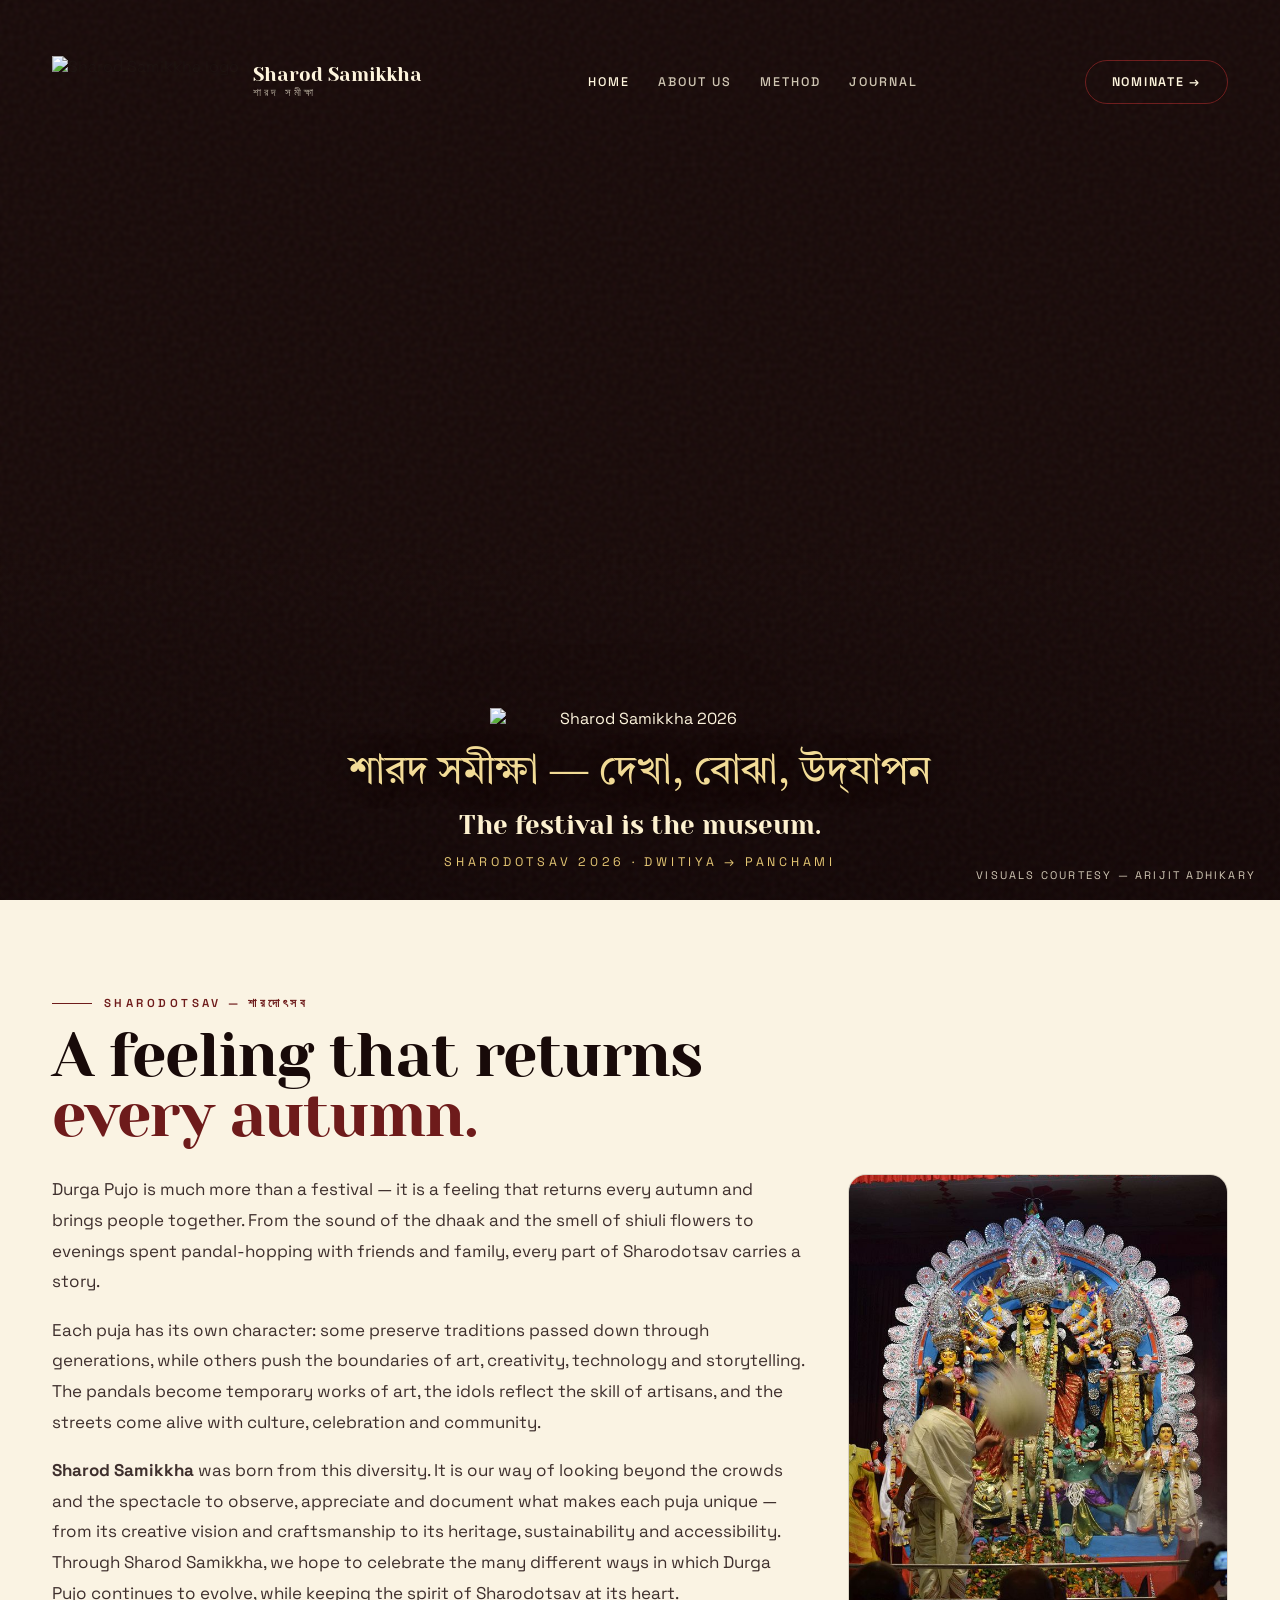
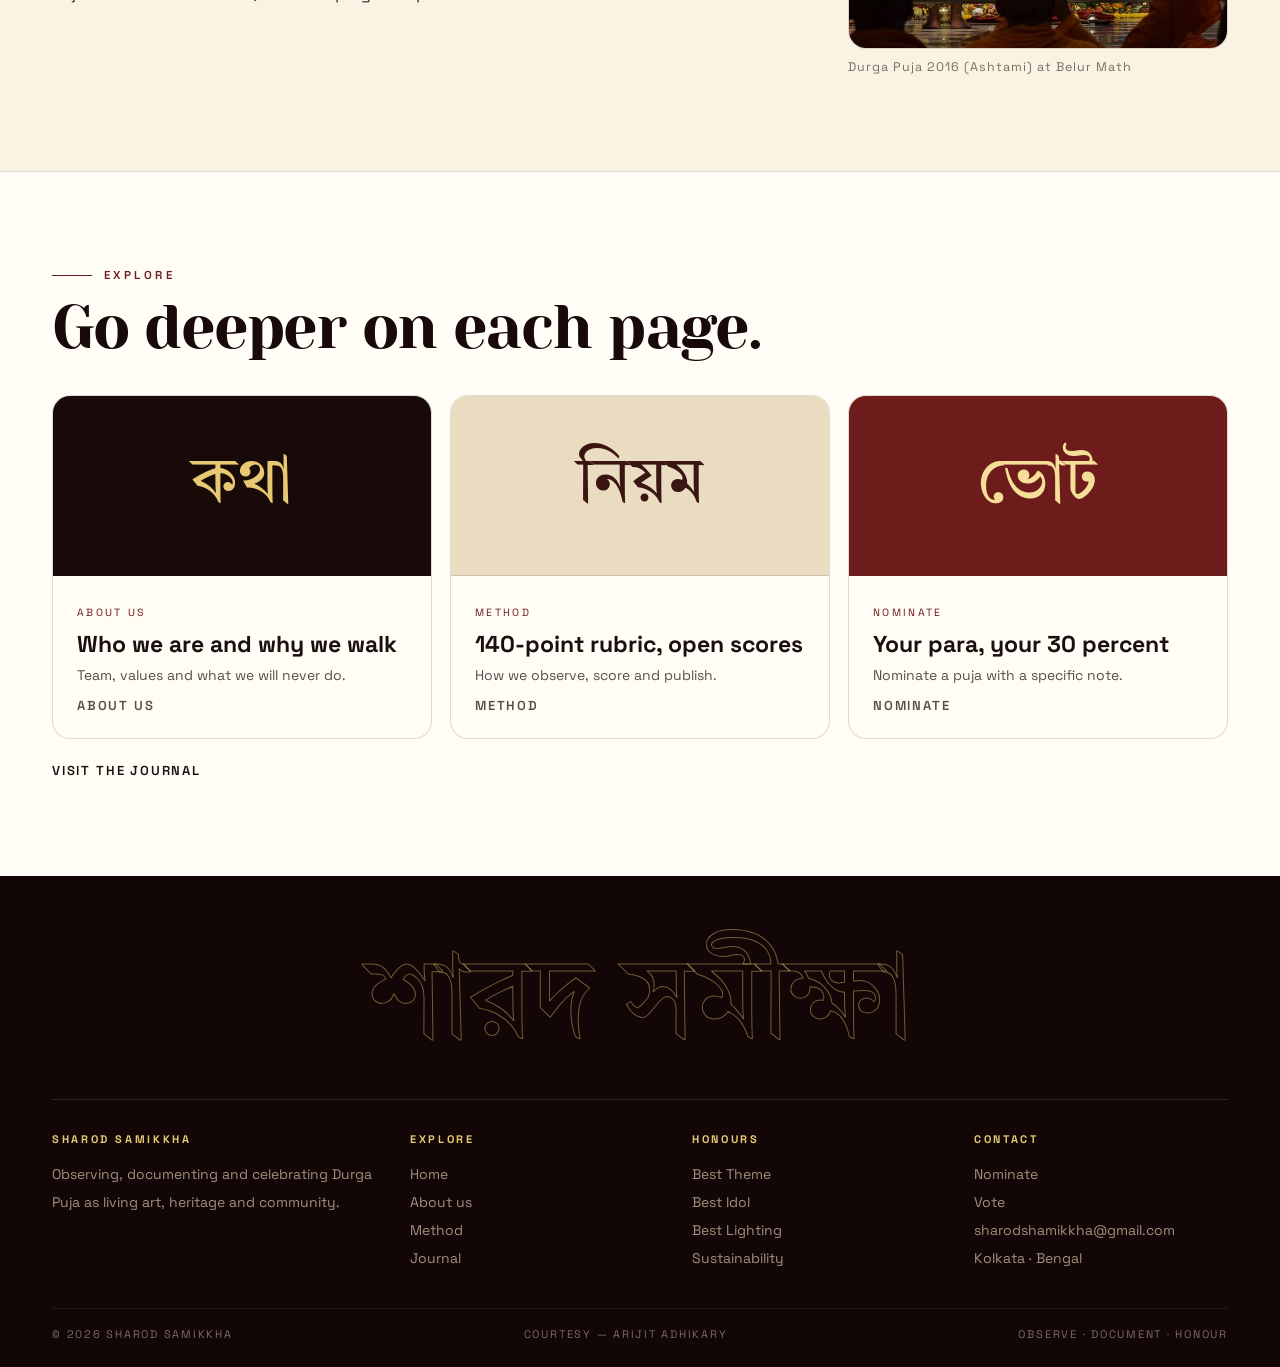
==== index.html @ 672f5b58 "Add files via upload" ====
<!DOCTYPE html>
<html lang="en">
<head>
<meta charset="UTF-8"/>
<meta name="viewport" content="width=device-width, initial-scale=1.0"/>
<title>Sharod Samikkha — শারদ সমীক্ষা | The Record of Sharodotsav</title>
<link rel="preconnect" href="https://fonts.googleapis.com">
<link rel="preconnect" href="https://fonts.gstatic.com" crossorigin>
<link href="https://fonts.googleapis.com/css2?family=Yeseva+One&family=Space+Grotesk:wght@300;400;500;600&family=Tiro+Bangla&display=swap" rel="stylesheet">
<style>
:root{
  --ivory:#FAF3E3; --cream:#FFFDF6; --ink:#1A0F0D; --maroon:#6E1B1B; --deep:#180A09;
  --gold:#C19A3A; --gold2:#E7C873; --muted:#7A6E63; --line:rgba(26,15,13,.14);
}
*{margin:0;padding:0;box-sizing:border-box}
html{scroll-behavior:smooth}
body{font-family:'Space Grotesk',sans-serif;background:var(--ivory);color:var(--ink);-webkit-font-smoothing:antialiased;overflow-x:hidden}
h1,h2,h3{font-family:'Yeseva One',serif;font-weight:400;line-height:.98;letter-spacing:-.02em}
.bangla{font-family:'Tiro Bangla',serif}
a{color:inherit;text-decoration:none}
.wrap{max-width:1240px;margin:0 auto;padding:0 32px}
::selection{background:var(--maroon);color:var(--ivory)}
body::after{content:"";position:fixed;inset:0;pointer-events:none;z-index:200;opacity:.05;background-image:url("data:image/svg+xml,%3Csvg viewBox='0 0 200 200' xmlns='http://www.w3.org/2000/svg'%3E%3Cfilter id='n'%3E%3CfeTurbulence type='fractalNoise' baseFrequency='0.85'/%3E%3C/filter%3E%3Crect width='100%25' height='100%25' filter='url(%23n)'/%3E%3C/svg%3E")}

/* NAV */
.topbar{position:absolute;top:0;left:0;right:0;z-index:30;background:transparent;color:#EADFC3;font-size:11px;letter-spacing:.24em;text-transform:uppercase;text-align:center;padding:12px 16px}
.topbar span{color:var(--gold2)}
nav{position:absolute;top:40px;left:0;right:0;z-index:30;background:transparent;border-bottom:0}
.nav-in{max-width:1240px;margin:0 auto;padding:16px 32px;display:flex;align-items:center;justify-content:space-between}
.brand{display:flex;align-items:center;gap:14px}
.brand-mark{width:44px;height:44px;border-radius:50%;background:var(--deep);color:var(--gold2);display:grid;place-items:center;font-family:'Tiro Bangla';font-size:22px;border:1px solid var(--gold)}
.brand-mark-img{height:52px;width:auto;display:block}
.brand-name{font-family:'Yeseva One';font-size:19px;line-height:1;color:#FFF6DE}
.brand-name small{display:block;font-family:'Space Grotesk';font-size:10.5px;letter-spacing:.28em;color:rgba(255,246,222,.7);margin-top:3px}
.links{display:flex;gap:28px;font-size:12.5px;letter-spacing:.16em;text-transform:uppercase;font-weight:500}
.links a{opacity:.8;transition:.3s;position:relative;color:#FFF6DE}
.links a:hover{opacity:1}
.links a::after{content:"";position:absolute;left:0;bottom:-6px;height:1px;width:0;background:var(--maroon);transition:.3s}
.links a:hover::after{width:100%}
@media(max-width:900px){.links{display:none}}
.btn-dark{background:var(--deep);color:var(--ivory);border:1px solid var(--gold);padding:13px 26px;border-radius:100px;font-size:12.5px;letter-spacing:.14em;text-transform:uppercase;font-weight:600;transition:.35s;display:inline-flex;align-items:center;gap:10px}
.btn-dark:hover{background:var(--maroon);transform:translateY(-2px);box-shadow:0 16px 32px -12px rgba(110,27,27,.5)}
.btn-ghost{background:transparent;color:#FFF6DE;border:1.5px solid var(--maroon);padding:13px 26px;border-radius:100px;font-size:12.5px;letter-spacing:.14em;text-transform:uppercase;font-weight:600;transition:all .35s cubic-bezier(.4,0,.2,1);display:inline-flex;align-items:center;gap:10px;cursor:pointer}
.btn-ghost:hover{background:var(--maroon);color:var(--ivory);transform:translateY(-2px);box-shadow:0 12px 28px -8px rgba(110,27,27,.45)}
.btn-line{border:1px solid var(--ink);padding:13px 26px;border-radius:100px;font-size:12.5px;letter-spacing:.14em;text-transform:uppercase;transition:.35s}
.btn-line:hover{background:var(--ink);color:var(--ivory)}

/* HERO */
.hero{background:radial-gradient(1000px 500px at 70% -10%, rgba(193,154,58,.22), transparent 60%), var(--ivory);padding:64px 0 72px;position:relative;overflow:hidden}
.hero-grid{max-width:1240px;margin:0 auto;padding:0 32px;display:grid;grid-template-columns:1.05fr .95fr;gap:56px;align-items:center}
@media(max-width:980px){.hero-grid{grid-template-columns:1fr}}
.eyebrow{display:inline-flex;align-items:center;gap:12px;border:1px solid var(--line);background:rgba(255,255,255,.7);border-radius:100px;padding:9px 18px;font-size:11.5px;letter-spacing:.22em;text-transform:uppercase}
.eyebrow i{width:7px;height:7px;border-radius:50%;background:var(--maroon);display:inline-block}
.hero h1{font-size:clamp(52px,6.8vw,96px);color:var(--deep);margin:24px 0 8px}
.hero h1 em{font-style:normal;color:var(--maroon);position:relative;white-space:nowrap}
.hero h1 em svg{position:absolute;left:0;bottom:-8px;width:100%;height:14px}
.hero-bn{font-family:'Tiro Bangla';font-size:clamp(22px,2.6vw,34px);color:var(--maroon);margin:10px 0 16px}
.lead{font-size:17px;line-height:1.7;color:#3E2F2D;max-width:540px}
.hero-cta{display:flex;gap:14px;margin-top:28px;flex-wrap:wrap}
.stats{display:flex;gap:0;margin-top:36px;border-top:1px solid var(--line);border-bottom:1px solid var(--line)}
.stats div{flex:1;padding:18px 18px 18px 0}
.stats div+div{border-left:1px solid var(--line);padding-left:22px}
.stats b{font-family:'Yeseva One';font-size:30px;font-weight:400;display:block}
.stats span{font-size:11px;letter-spacing:.18em;text-transform:uppercase;color:var(--muted)}

/* full-bleed video hero */
.fhero{position:relative;min-height:100vh;min-height:100svh;display:flex;flex-direction:column;justify-content:flex-end;overflow:hidden;background:var(--deep);color:#FFF6DE}
.fhero-credit{position:absolute;right:24px;bottom:18px;z-index:3;font-size:11px;letter-spacing:.2em;text-transform:uppercase;color:rgba(255,246,222,.8)}
@media(max-width:900px){.story-grid{grid-template-columns:1fr!important}}
.fhero-media{position:absolute;inset:0}
.fhero-media video{width:100%;height:100%;object-fit:cover}
.fhero-grade{position:absolute;inset:0;background:linear-gradient(180deg, rgba(24,10,9,.55) 0%, rgba(24,10,9,.25) 35%, rgba(24,10,9,.35) 60%, rgba(18,6,6,.88) 100%)}
.fhero-center{position:relative;z-index:2;text-align:center;padding:80px 32px 30px;max-width:900px;margin:0 auto}
.fhero-logo{width:min(300px,62vw);height:auto;margin:0 auto;display:block;filter:drop-shadow(0 12px 40px rgba(0,0,0,.55))}
.fhero-bn{font-family:'Tiro Bangla',serif;font-size:clamp(24px,3.4vw,40px);color:#F5DE97;margin-top:18px;text-shadow:0 2px 24px rgba(0,0,0,.6)}
.fhero-tag{font-family:'Yeseva One',serif;font-size:clamp(18px,2.4vw,26px);color:#FFF3D0;margin-top:10px}
.fhero-dates{margin-top:14px;font-size:12.5px;letter-spacing:.3em;text-transform:uppercase;color:#E7C873}
.fhero-cta{display:flex;gap:14px;justify-content:center;margin-top:28px;flex-wrap:wrap}
.btn-gold{background:var(--gold2);color:var(--deep);padding:14px 30px;border-radius:100px;font-size:12.5px;letter-spacing:.14em;text-transform:uppercase;font-weight:600;transition:.35s;border:1px solid var(--gold2)}
.btn-gold:hover{transform:translateY(-2px);box-shadow:0 16px 32px -12px rgba(0,0,0,.6)}
.btn-ghostl{border:1px solid rgba(255,246,222,.7);color:#FFF6DE;padding:14px 30px;border-radius:100px;font-size:12.5px;letter-spacing:.14em;text-transform:uppercase;transition:.35s}
.btn-ghostl:hover{background:rgba(255,246,222,.14)}
.fhero-bottom{position:relative;z-index:2;display:flex;justify-content:space-between;align-items:center;gap:16px;flex-wrap:wrap;max-width:1240px;margin:0 auto;width:100%;padding:20px 32px 28px;border-top:1px solid rgba(231,200,115,.35);font-size:12px;letter-spacing:.22em;text-transform:uppercase;color:#EADFC3}

/* premium visual - architectural arch, no cartoon */
.arch-wrap{position:relative;padding-bottom:20px}
.arch{
  background:linear-gradient(180deg, #241110 0%, #3A1512 55%, #180A09 100%);
  border-radius:220px 220px 24px 24px;border:1px solid rgba(193,154,58,.55);
  overflow:hidden;position:relative;aspect-ratio:.86;box-shadow:0 50px 100px -30px rgba(24,10,9,.55);
}
.arch::before{content:"";position:absolute;inset:14px;border:1px solid rgba(231,200,115,.28);border-radius:206px 206px 16px 16px;pointer-events:none}
.arch-pattern{position:absolute;inset:0;opacity:.32}
.arch-video{position:absolute;inset:0;width:100%;height:100%;object-fit:cover}
.arch-center{position:absolute;inset:0;display:flex;flex-direction:column;align-items:center;justify-content:center;text-align:center;color:#F1DC9A;padding:30px}
.arch-center small{font-size:11px;letter-spacing:.34em;text-transform:uppercase;opacity:.8}
.arch-char{font-family:'Tiro Bangla';font-size:clamp(140px,18vw,220px);line-height:1;color:#F5DE97;text-shadow:0 0 60px rgba(231,200,115,.35);margin:6px 0}
.arch-line{width:56px;height:1px;background:var(--gold2);margin:10px auto}
.arch-center p{font-family:'Yeseva One';font-size:20px;color:#FFF3D0;letter-spacing:.02em}
.arch-center span{display:block;font-family:'Space Grotesk';font-size:11px;letter-spacing:.26em;text-transform:uppercase;opacity:.7;margin-top:8px}
.arch-bottom{position:absolute;left:0;right:0;bottom:0;padding:20px 24px;display:flex;justify-content:space-between;align-items:end;background:linear-gradient(transparent, rgba(0,0,0,.65));color:#FFF6DE}
.arch-bottom b{font-family:'Yeseva One';font-weight:400;font-size:22px;display:block}
.arch-bottom small{font-size:10.5px;letter-spacing:.22em;text-transform:uppercase;opacity:.75}
.float-card{position:absolute;background:rgba(255,253,246,.96);border:1px solid rgba(193,154,58,.5);border-radius:16px;padding:14px 16px;box-shadow:0 20px 40px -16px rgba(0,0,0,.4);backdrop-filter:blur(8px)}
.float-card b{font-family:'Yeseva One';font-weight:400;font-size:18px;display:block}
.float-card small{font-size:11px;letter-spacing:.14em;text-transform:uppercase;color:var(--maroon)}
.fc1{left:-28px;top:22%;transform:rotate(-3deg)}
.fc2{right:-18px;bottom:28%;transform:rotate(2deg)}
@media(max-width:1100px){.fc1{left:8px}.fc2{right:8px}}
.float-card .stars{color:var(--gold);font-size:12px;letter-spacing:3px;margin-top:4px}

/* sections */
section{padding:96px 0}
.label{font-size:11.5px;letter-spacing:.3em;text-transform:uppercase;color:var(--maroon);font-weight:600;display:flex;align-items:center;gap:12px}
.label::before{content:"";width:40px;height:1px;background:var(--maroon)}
h2.title{font-size:clamp(36px,4.8vw,64px);margin:16px 0;max-width:800px;color:var(--deep)}
h2.title span{color:var(--maroon)}
.sub{color:#4E3D3B;font-size:16.5px;line-height:1.7;max-width:640px}

/* philosophy */
.philo{background:var(--cream);border-top:1px solid var(--line);border-bottom:1px solid var(--line)}
.philo-grid{display:grid;grid-template-columns:1fr 1fr;gap:64px;margin-top:48px}
@media(max-width:900px){.philo-grid{grid-template-columns:1fr}}
.dropcap{font-family:'Yeseva One';font-size:clamp(24px,2.8vw,34px);line-height:1.4;color:var(--deep)}
.dropcap::first-letter{font-size:2.6em;float:left;line-height:.85;padding-right:12px;color:var(--maroon)}
.checks{margin-top:28px;display:grid;gap:0;border:1px solid var(--line);border-radius:18px;overflow:hidden;background:#fff}
.checks div{display:flex;gap:16px;padding:20px 22px;border-bottom:1px solid var(--line)}
.checks div:last-child{border:0}
.checks i{width:32px;height:32px;border-radius:50%;border:1px solid var(--gold);display:grid;place-items:center;flex-shrink:0;font-style:normal;color:var(--maroon);font-weight:600}
.checks b{font-family:'Yeseva One';font-weight:400;font-size:18px;display:block;margin-bottom:4px}
.checks p{font-size:14px;color:#5A4C4A}

/* dimensions premium */
.dim-head{display:flex;justify-content:space-between;align-items:end;gap:24px;flex-wrap:wrap}
.count{font-family:'Yeseva One';font-size:15px;border:1px solid var(--line);border-radius:100px;padding:8px 18px;background:#fff}
.dims{display:grid;grid-template-columns:repeat(4,1fr);gap:16px;margin-top:36px}
@media(max-width:1000px){.dims{grid-template-columns:1fr 1fr}}
@media(max-width:560px){.dims{grid-template-columns:1fr}}
.dim{background:var(--deep);color:#F1E6CC;border-radius:18px;padding:26px 22px;min-height:300px;display:flex;flex-direction:column;justify-content:flex-end;position:relative;overflow:hidden;border:1px solid rgba(193,154,58,.3);transition:.4s}
.dim:nth-child(4n+2),.dim:nth-child(4n+3){background:var(--cream);color:var(--ink);border:1px solid var(--line)}
.dim:hover{transform:translateY(-6px);box-shadow:0 24px 48px -20px rgba(0,0,0,.35)}
.dim small{font-size:11px;letter-spacing:.22em;opacity:.6;text-transform:uppercase}
.dim h3{font-size:26px;margin:10px 0 8px}
.dim p{font-size:13.5px;line-height:1.6;opacity:.75}
.dim .rule-line{height:1px;background:currentColor;opacity:.2;margin:16px 0 12px}
.dim .pts{display:flex;justify-content:space-between;font-size:11px;letter-spacing:.16em;text-transform:uppercase;opacity:.7}
.dim::after{content:"";position:absolute;top:-30px;right:-30px;width:110px;height:110px;border:1px solid currentColor;opacity:.12;border-radius:50%}
.dim::before{content:"";position:absolute;top:-18px;right:-18px;width:86px;height:86px;border:1px solid currentColor;opacity:.12;border-radius:50%}

/* rankings luxury */
.rank-sec{background:var(--deep);color:#EFE2C4;position:relative;overflow:hidden}
.rank-sec::before{content:"শারদ";position:absolute;right:-30px;top:0;font-family:'Tiro Bangla';font-size:24vw;line-height:1;opacity:.05;pointer-events:none}
.rank-sec .label{color:var(--gold2)}.rank-sec .label::before{background:var(--gold2)}
.rank-sec h2.title{color:#FFF6DE}
.rank-sec .sub{color:#B9A892}
.tabs{display:flex;gap:10px;margin:30px 0;flex-wrap:wrap}
.tab{border:1px solid rgba(255,255,255,.2);color:#EFE2C4;background:transparent;border-radius:100px;padding:11px 22px;font-size:12px;letter-spacing:.14em;text-transform:uppercase;cursor:pointer;transition:.3s;font-family:inherit}
.tab.active{background:var(--gold2);color:var(--deep);border-color:var(--gold2)}
.rank{background:rgba(255,255,255,.05);border:1px solid rgba(255,255,255,.1);border-radius:16px;padding:22px;display:grid;grid-template-columns:70px 1fr auto;gap:18px;align-items:center;margin-bottom:12px;transition:.3s}
.rank:hover{background:rgba(255,255,255,.09);border-color:rgba(231,200,115,.4)}
.rank .n{font-family:'Yeseva One';font-size:38px;color:var(--gold2)}
.rank h4{font-family:'Yeseva One';font-weight:400;font-size:22px;color:#fff}
.rank p{font-size:13.5px;color:#B9A892;margin-top:4px}
.score{text-align:right}
.score b{font-family:'Yeseva One';font-size:30px;color:var(--gold2);font-weight:400}
.score span{font-size:11px;letter-spacing:.18em;text-transform:uppercase;color:#B9A892;display:block}
@media(max-width:600px){.rank{grid-template-columns:1fr}}

/* steps */
.steps{display:grid;grid-template-columns:repeat(4,1fr);margin-top:44px;border:1px solid var(--line);border-radius:20px;overflow:hidden;background:var(--cream)}
@media(max-width:900px){.steps{grid-template-columns:1fr 1fr}}
@media(max-width:560px){.steps{grid-template-columns:1fr}}
.step{padding:30px 26px;border-right:1px solid var(--line);transition:.35s}
.step:last-child{border:0}
.step:hover{background:var(--deep);color:#EFE2C4}
.step span{font-family:'Yeseva One';font-size:13px;letter-spacing:.2em;opacity:.5}
.step h4{font-family:'Yeseva One';font-weight:400;font-size:23px;margin:12px 0 8px}
.step p{font-size:13.5px;line-height:1.65;opacity:.7}

/* days */
.days{display:grid;grid-template-columns:repeat(5,1fr);gap:14px;margin-top:36px}
@media(max-width:900px){.days{grid-template-columns:1fr 1fr}}
@media(max-width:560px){.days{grid-template-columns:1fr}}
.day{background:var(--cream);border:1px solid var(--line);border-radius:16px;padding:22px;border-top:3px solid var(--maroon)}
.day h5{font-size:10.5px;letter-spacing:.22em;text-transform:uppercase;color:var(--maroon)}
.day h4{font-size:20px;margin:8px 0 6px}
.day p{font-size:13.5px;color:#5A4C4A}
.day .b{font-family:'Tiro Bangla';font-size:26px;color:var(--maroon);margin-top:10px;display:block}

/* vote */
.vote-grid{display:grid;grid-template-columns:1fr 380px;gap:20px;margin-top:36px}
@media(max-width:960px){.vote-grid{grid-template-columns:1fr}}
.form-card{background:var(--cream);border:1px solid var(--line);border-radius:20px;padding:36px}
.form-card h3{font-size:32px}
.frow{display:grid;grid-template-columns:1fr 1fr;gap:14px}
@media(max-width:600px){.frow{grid-template-columns:1fr}}
label{font-size:11px;letter-spacing:.18em;text-transform:uppercase;color:var(--muted);display:block;margin:18px 0 8px}
input,select,textarea{width:100%;border:1px solid var(--line);border-radius:12px;padding:14px 16px;font-family:inherit;font-size:15px;background:#fff;outline:none}
input:focus,textarea:focus{border-color:var(--maroon);box-shadow:0 0 0 4px rgba(110,27,27,.1)}
textarea{min-height:110px;resize:vertical}
.side-dark{background:var(--deep);color:#EFE2C4;border-radius:20px;padding:36px;border:1px solid var(--gold)}
.side-dark h3{font-size:30px;color:var(--gold2)}
.side-dark ul{list-style:none;margin:20px 0;display:grid;gap:14px}
.side-dark li{display:flex;gap:12px;font-size:14.5px;line-height:1.55}
.side-dark li i{width:26px;height:26px;border-radius:50%;background:var(--gold2);color:var(--deep);display:grid;place-items:center;flex-shrink:0;font-style:normal;font-size:13px;font-weight:700}

/* journal */
.j-grid{display:grid;grid-template-columns:repeat(3,1fr);gap:18px;margin-top:36px}
@media(max-width:900px){.j-grid{grid-template-columns:1fr}}
.j{background:var(--cream);border:1px solid var(--line);border-radius:18px;overflow:hidden}
.j-top{height:180px;display:grid;place-items:center;font-family:'Tiro Bangla';font-size:64px;border-bottom:1px solid var(--line)}
.j-body{padding:24px}
.j-body small{font-size:10.5px;letter-spacing:.22em;text-transform:uppercase;color:var(--maroon)}
.j-body h4{font-size:23px;margin:10px 0 8px;line-height:1.2}
.j-body p{font-size:14px;color:#5A4C4A}

/* footer */
footer{background:#120606;color:#CFC0A6;padding:72px 0 26px}
.f-big{font-family:'Tiro Bangla';font-size:clamp(54px,9vw,132px);line-height:1;text-align:center;color:transparent;-webkit-text-stroke:1px rgba(231,200,115,.45)}
.f-grid{display:grid;grid-template-columns:1.3fr 1fr 1fr 1fr;gap:28px;margin-top:36px;border-top:1px solid rgba(255,255,255,.12);padding-top:32px}
@media(max-width:900px){.f-grid{grid-template-columns:1fr 1fr}}
@media(max-width:560px){.f-grid{grid-template-columns:1fr}}
.f-grid h5{font-size:11px;letter-spacing:.24em;text-transform:uppercase;color:var(--gold2);margin-bottom:14px}
.f-grid a,.f-grid p{display:block;font-size:14px;line-height:2;opacity:.75}
.f-bottom{display:flex;justify-content:space-between;gap:12px;flex-wrap:wrap;margin-top:36px;padding-top:18px;border-top:1px solid rgba(255,255,255,.12);font-size:11px;letter-spacing:.16em;text-transform:uppercase;opacity:.55}
.reveal{opacity:0;transform:translateY(26px);transition:.8s cubic-bezier(.16,1,.3,1)}
.reveal.visible{opacity:1;transform:none}
</style>
</head>
<body>
<nav><div class="nav-in">
  <a class="brand" href="index.html"><img class="brand-mark-img" src="assets/logo.png" alt="Sharod Samikkha logo"/><div class="brand-name">Sharod Samikkha<small>শারদ সমীক্ষা</small></div></a>
  <div class="links"><a href="index.html" style="opacity:1">Home</a><a href="about.html">About us</a><a href="method.html">Method</a><a href="journal.html">Journal</a></div>
  <a class="btn-ghost" href="nominate.html">Nominate →</a>
</div></nav>

<header class="fhero" id="top">
  <div class="fhero-media">
    <video autoplay muted loop playsinline preload="auto" src="assets/Add%20a%20subheading.mp4"></video>
    <div class="fhero-grade"></div>
  </div>
  <div class="fhero-center">
    <img class="fhero-logo" src="assets/logo.png" alt="Sharod Samikkha 2026"/>
    <div class="fhero-bn">শারদ সমীক্ষা — দেখা, বোঝা, উদ্‌যাপন</div>
    <div class="fhero-tag">The festival is the museum.</div>
    <div class="fhero-dates">Sharodotsav 2026 · Dwitiya → Panchami</div>

  </div>
  <div class="fhero-credit">Visuals courtesy — Arijit Adhikary</div>
</header>











<section><div class="wrap">
<div class="label">Sharodotsav — শারদোৎসব</div>
<h2 class="title reveal">A feeling that returns <span>every autumn.</span></h2>
<div style="margin-top:28px;display:grid;grid-template-columns:1fr 380px;gap:44px;align-items:start" class="story-grid">
<div class="reveal" style="display:grid;gap:18px;font-size:17px;line-height:1.8;color:#3E2F2D">
<p>Durga Pujo is much more than a festival — it is a feeling that returns every autumn and brings people together. From the sound of the dhaak and the smell of shiuli flowers to evenings spent pandal-hopping with friends and family, every part of Sharodotsav carries a story.</p>
<p>Each puja has its own character: some preserve traditions passed down through generations, while others push the boundaries of art, creativity, technology and storytelling. The pandals become temporary works of art, the idols reflect the skill of artisans, and the streets come alive with culture, celebration and community.</p>
<p><b>Sharod Samikkha</b> was born from this diversity. It is our way of looking beyond the crowds and the spectacle to observe, appreciate and document what makes each puja unique — from its creative vision and craftsmanship to its heritage, sustainability and accessibility. Through Sharod Samikkha, we hope to celebrate the many different ways in which Durga Pujo continues to evolve, while keeping the spirit of Sharodotsav at its heart.</p>
</div>
<figure class="reveal" style="margin:0"><img src="assets/Durga%20Puja%202016%20(Ashtami)%20at%20Belur%20Math.jpg" alt="Durga Puja 2016 (Ashtami) at Belur Math" style="width:100%;aspect-ratio:4/5;object-fit:cover;border-radius:18px;border:1px solid var(--line);display:block"/><figcaption style="margin-top:10px;font-size:12.5px;letter-spacing:.08em;color:var(--muted)">Durga Puja 2016 (Ashtami) at Belur Math</figcaption></figure>
</div>
</div></section>

<section style="background:var(--cream);border-top:1px solid var(--line)"><div class="wrap">
<div class="label">Explore</div>
<h2 class="title reveal">Go deeper on each page.</h2>
<div class="j-grid">
<article class="j reveal"><div class="j-top" style="background:#180A09;color:#E7C873">কথা</div><div class="j-body"><small>About us</small><h4>Who we are and why we walk</h4><p>Team, values and what we will never do.</p><p style="margin-top:12px"><a href="about.html" style="font-size:13px;letter-spacing:.14em;text-transform:uppercase;font-weight:600">About us</a></p></div></article>
<article class="j reveal"><div class="j-top" style="background:#E9DCC0;color:#3A1512">নিয়ম</div><div class="j-body"><small>Method</small><h4>140-point rubric, open scores</h4><p>How we observe, score and publish.</p><p style="margin-top:12px"><a href="method.html" style="font-size:13px;letter-spacing:.14em;text-transform:uppercase;font-weight:600">Method</a></p></div></article>
<article class="j reveal"><div class="j-top" style="background:#6E1B1B;color:#F5DE97">ভোট</div><div class="j-body"><small>Nominate</small><h4>Your para, your 30 percent</h4><p>Nominate a puja with a specific note.</p><p style="margin-top:12px"><a href="nominate.html" style="font-size:13px;letter-spacing:.14em;text-transform:uppercase;font-weight:600">Nominate</a></p></div></article>
</div>
<p style="margin-top:20px"><a href="journal.html" style="font-size:13px;letter-spacing:.14em;text-transform:uppercase;font-weight:600">Visit the Journal</a></p>
</div></section>

<footer><div class="wrap">
    <div class="f-big">শারদ সমীক্ষা</div>
  <div class="f-grid"><div><h5>Sharod Samikkha</h5><p>Observing, documenting and celebrating Durga Puja as living art, heritage and community.</p></div><div><h5>Explore</h5><a href="index.html">Home</a><a href="about.html">About us</a><a href="method.html">Method</a><a href="journal.html">Journal</a></div><div><h5>Honours</h5><a href="method.html">Best Theme</a><a href="method.html">Best Idol</a><a href="method.html">Best Lighting</a><a href="method.html">Sustainability</a></div><div><h5>Contact</h5><a href="nominate.html">Nominate</a><a href="nominate.html">Vote</a><p>sharodshamikkha@gmail.com</p><p>Kolkata · Bengal</p></div></div>
  <div class="f-bottom"><span>© 2026 Sharod Samikkha</span><span>Courtesy — Arijit Adhikary</span><span>Observe · Document · Honour</span></div>
</div></footer>

<script>
const io=new IntersectionObserver(es=>es.forEach(e=>{if(e.isIntersecting)e.target.classList.add('visible')}),{threshold:.12});
document.querySelectorAll('.reveal').forEach(el=>io.observe(el));

</script>
</body>
</html>
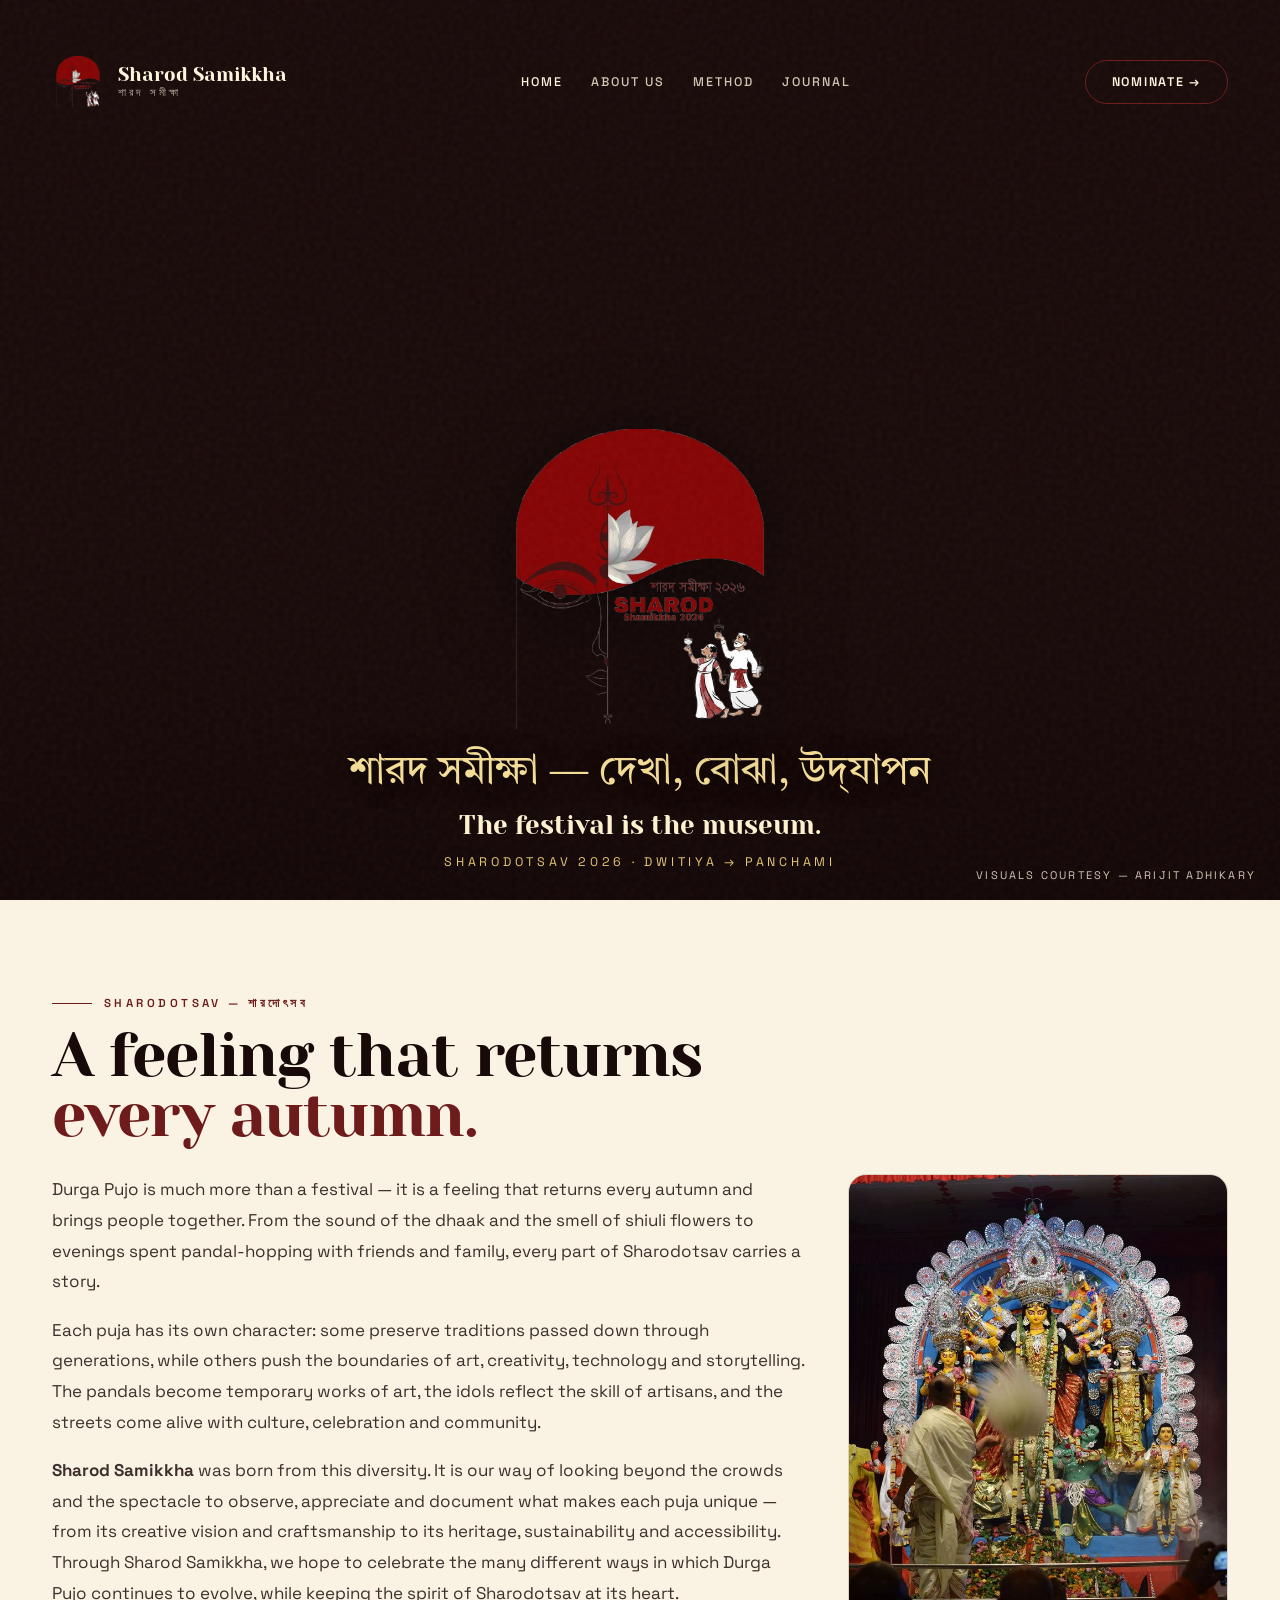
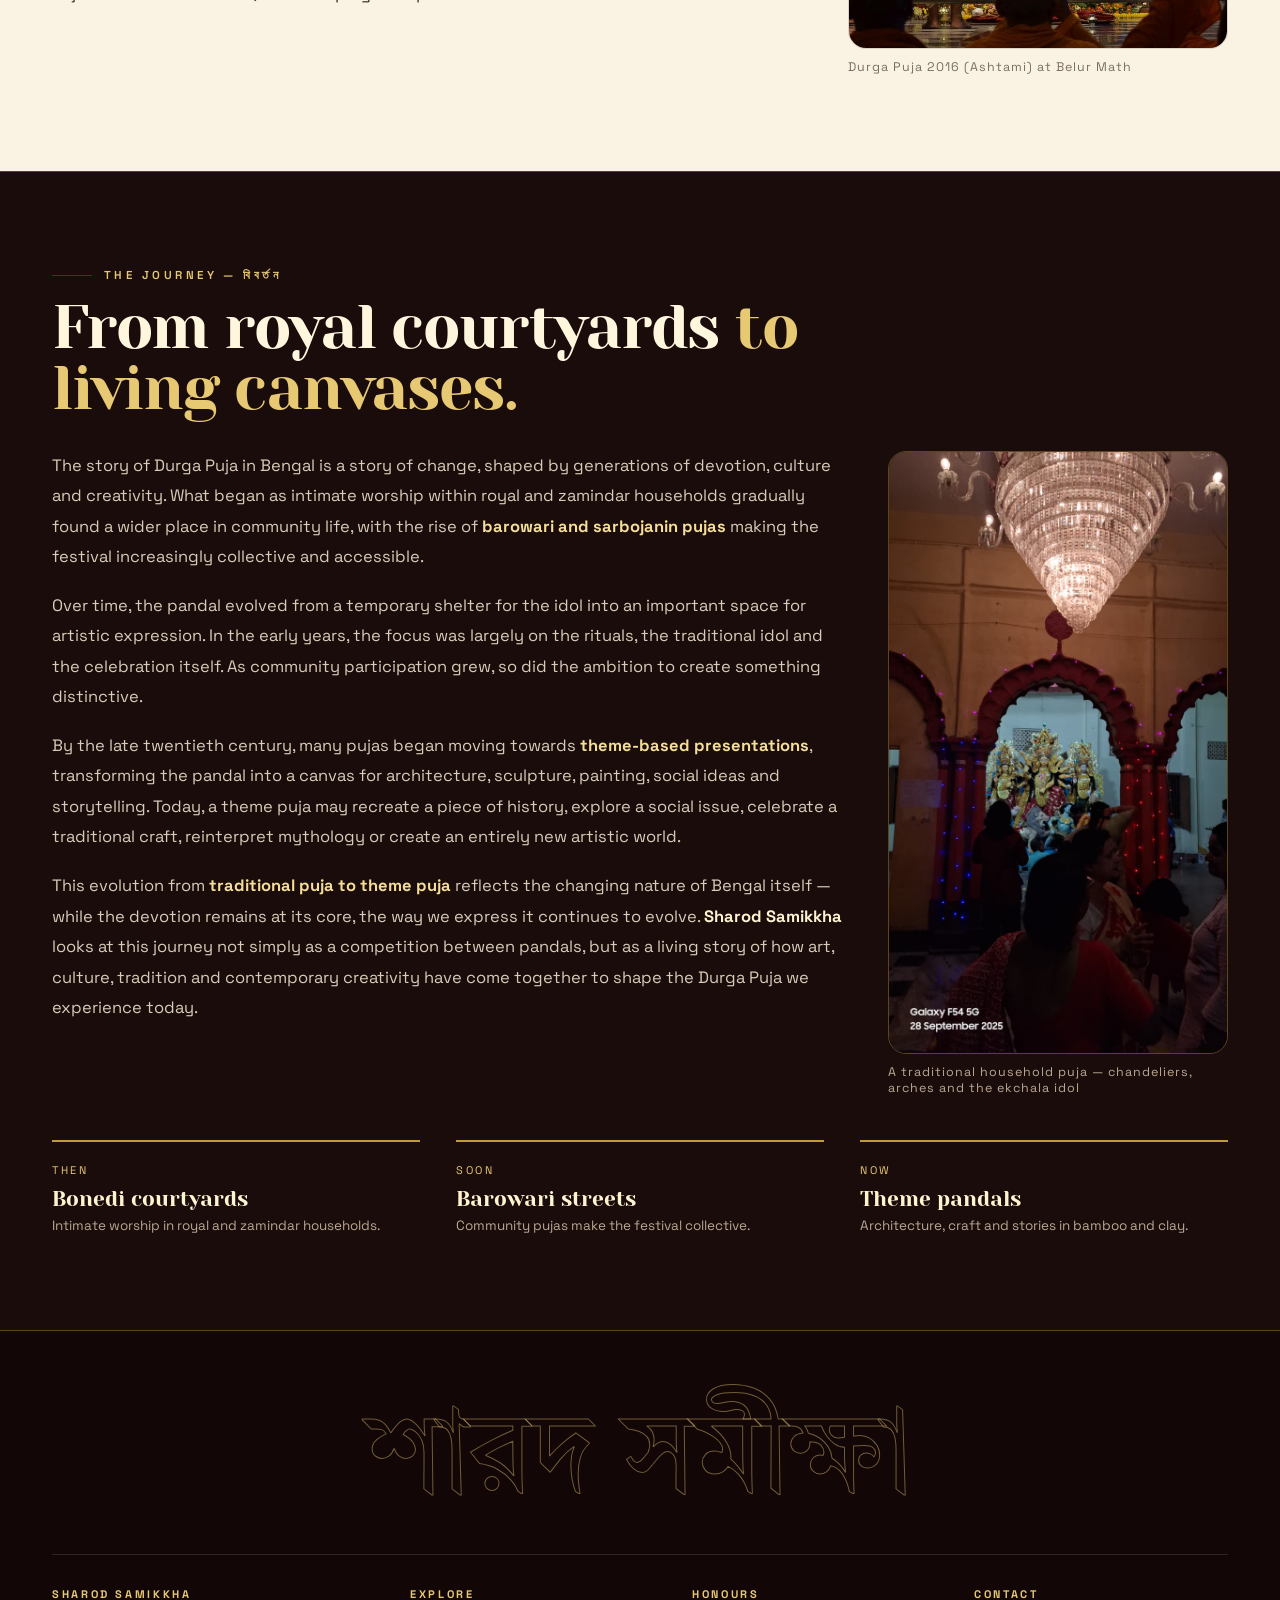
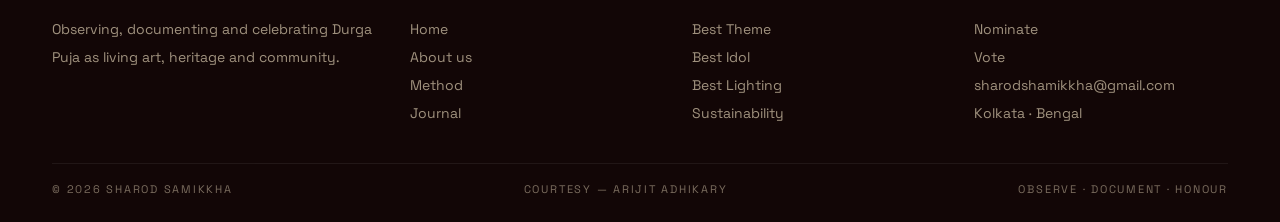
==== commit b36e7521: "Add files via upload" ====
--- a/index.html
+++ b/index.html
@@ -67,6 +67,17 @@
 .fhero{position:relative;min-height:100vh;min-height:100svh;display:flex;flex-direction:column;justify-content:flex-end;overflow:hidden;background:var(--deep);color:#FFF6DE}
 .fhero-credit{position:absolute;right:24px;bottom:18px;z-index:3;font-size:11px;letter-spacing:.2em;text-transform:uppercase;color:rgba(255,246,222,.8)}
 @media(max-width:900px){.story-grid{grid-template-columns:1fr!important}}
+.evolution{background:#1A0C0B;border-top:1px solid rgba(193,154,58,.4);border-bottom:1px solid rgba(193,154,58,.4)}
+.evo-grid{display:grid;grid-template-columns:1fr 1fr;gap:44px;margin-top:32px}
+@media(max-width:900px){.evo-grid{grid-template-columns:1fr}}
+.evo-side{display:grid;grid-template-columns:1fr 340px;gap:44px;margin-top:32px;align-items:start}
+@media(max-width:900px){.evo-side{grid-template-columns:1fr}}
+.evo-steps{display:grid;grid-template-columns:repeat(3,1fr);gap:36px;margin-top:44px}
+@media(max-width:700px){.evo-steps{grid-template-columns:1fr}}
+.evo-steps div{border-top:2px solid var(--gold);padding:16px 0 0}
+.evo-steps span{font-size:11px;letter-spacing:.24em;text-transform:uppercase;color:var(--gold2)}
+.evo-steps b{font-family:'Yeseva One',serif;font-weight:400;font-size:21px;color:#FFF3D0;display:block;margin:8px 0 6px}
+.evo-steps p{font-size:13.5px;color:#B9A892}
 .fhero-media{position:absolute;inset:0}
 .fhero-media video{width:100%;height:100%;object-fit:cover}
 .fhero-grade{position:absolute;inset:0;background:linear-gradient(180deg, rgba(24,10,9,.55) 0%, rgba(24,10,9,.25) 35%, rgba(24,10,9,.35) 60%, rgba(18,6,6,.88) 100%)}
@@ -272,15 +283,23 @@
 </div>
 </div></section>
 
-<section style="background:var(--cream);border-top:1px solid var(--line)"><div class="wrap">
-<div class="label">Explore</div>
-<h2 class="title reveal">Go deeper on each page.</h2>
-<div class="j-grid">
-<article class="j reveal"><div class="j-top" style="background:#180A09;color:#E7C873">কথা</div><div class="j-body"><small>About us</small><h4>Who we are and why we walk</h4><p>Team, values and what we will never do.</p><p style="margin-top:12px"><a href="about.html" style="font-size:13px;letter-spacing:.14em;text-transform:uppercase;font-weight:600">About us</a></p></div></article>
-<article class="j reveal"><div class="j-top" style="background:#E9DCC0;color:#3A1512">নিয়ম</div><div class="j-body"><small>Method</small><h4>140-point rubric, open scores</h4><p>How we observe, score and publish.</p><p style="margin-top:12px"><a href="method.html" style="font-size:13px;letter-spacing:.14em;text-transform:uppercase;font-weight:600">Method</a></p></div></article>
-<article class="j reveal"><div class="j-top" style="background:#6E1B1B;color:#F5DE97">ভোট</div><div class="j-body"><small>Nominate</small><h4>Your para, your 30 percent</h4><p>Nominate a puja with a specific note.</p><p style="margin-top:12px"><a href="nominate.html" style="font-size:13px;letter-spacing:.14em;text-transform:uppercase;font-weight:600">Nominate</a></p></div></article>
-</div>
-<p style="margin-top:20px"><a href="journal.html" style="font-size:13px;letter-spacing:.14em;text-transform:uppercase;font-weight:600">Visit the Journal</a></p>
+<section class="evolution"><div class="wrap">
+<div class="label reveal" style="color:var(--gold2)">The journey — বিবর্তন</div>
+<h2 class="title reveal" style="color:#FFF6DE">From royal courtyards <span style="color:var(--gold2)">to living canvases.</span></h2>
+<div class="evo-side">
+<div class="reveal" style="display:grid;gap:18px;font-size:16.5px;line-height:1.85;color:#D8CBB8">
+<p>The story of Durga Puja in Bengal is a story of change, shaped by generations of devotion, culture and creativity. What began as intimate worship within royal and zamindar households gradually found a wider place in community life, with the rise of <b style="color:#F5DE97">barowari and sarbojanin pujas</b> making the festival increasingly collective and accessible.</p>
+<p>Over time, the pandal evolved from a temporary shelter for the idol into an important space for artistic expression. In the early years, the focus was largely on the rituals, the traditional idol and the celebration itself. As community participation grew, so did the ambition to create something distinctive.</p>
+<p>By the late twentieth century, many pujas began moving towards <b style="color:#F5DE97">theme-based presentations</b>, transforming the pandal into a canvas for architecture, sculpture, painting, social ideas and storytelling. Today, a theme puja may recreate a piece of history, explore a social issue, celebrate a traditional craft, reinterpret mythology or create an entirely new artistic world.</p>
+<p>This evolution from <b style="color:#F5DE97">traditional puja to theme puja</b> reflects the changing nature of Bengal itself — while the devotion remains at its core, the way we express it continues to evolve. <b style="color:#FFF3D0">Sharod Samikkha</b> looks at this journey not simply as a competition between pandals, but as a living story of how art, culture, tradition and contemporary creativity have come together to shape the Durga Puja we experience today.</p>
+</div>
+<figure class="reveal" style="margin:0"><img src="assets/pic%202.jpeg" alt="Traditional bonedi Durga Puja with chandelier" style="width:100%;height:auto;border-radius:18px;border:1px solid rgba(193,154,58,.4);display:block"/><figcaption style="margin-top:10px;font-size:12.5px;letter-spacing:.08em;color:#B9A892">A traditional household puja — chandeliers, arches and the ekchala idol</figcaption></figure>
+</div>
+<div class="evo-steps reveal">
+<div><span>Then</span><b>Bonedi courtyards</b><p>Intimate worship in royal and zamindar households.</p></div>
+<div><span>Soon</span><b>Barowari streets</b><p>Community pujas make the festival collective.</p></div>
+<div><span>Now</span><b>Theme pandals</b><p>Architecture, craft and stories in bamboo and clay.</p></div>
+</div>
 </div></section>
 
 <footer><div class="wrap">
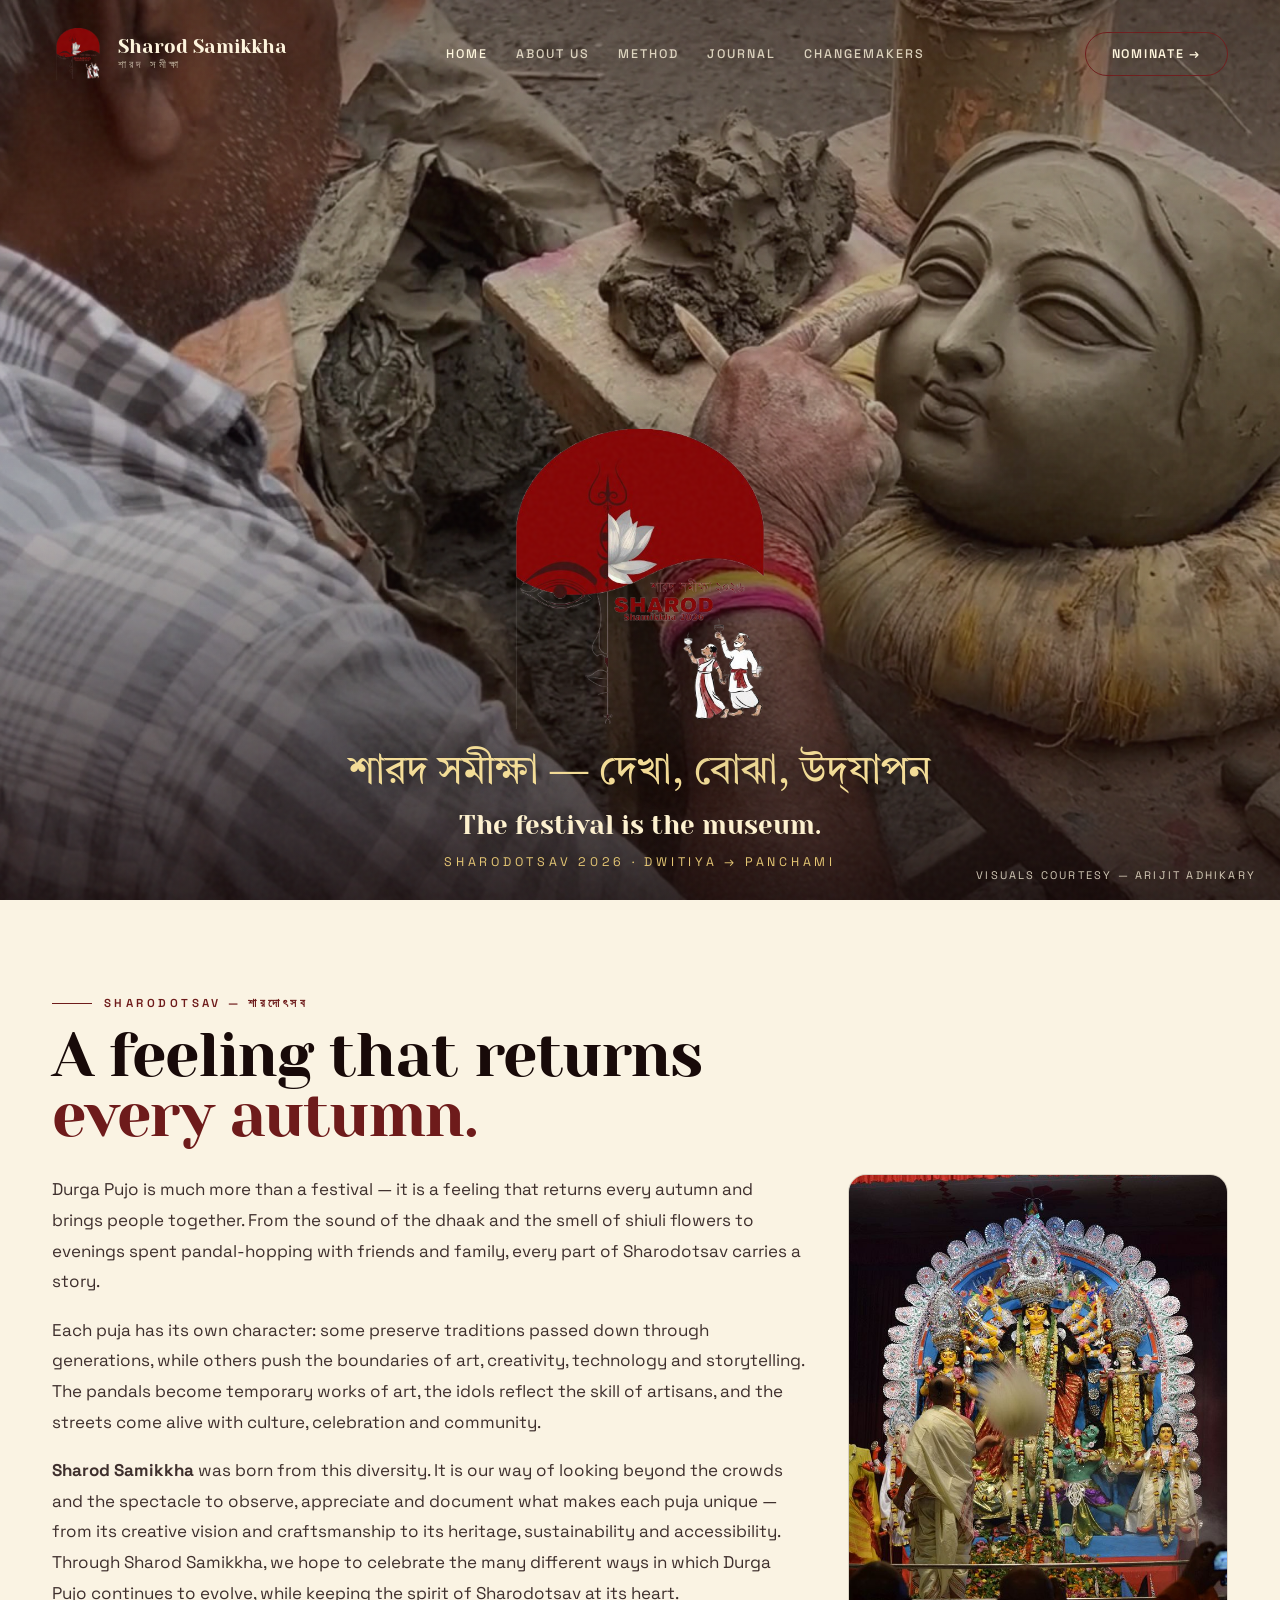
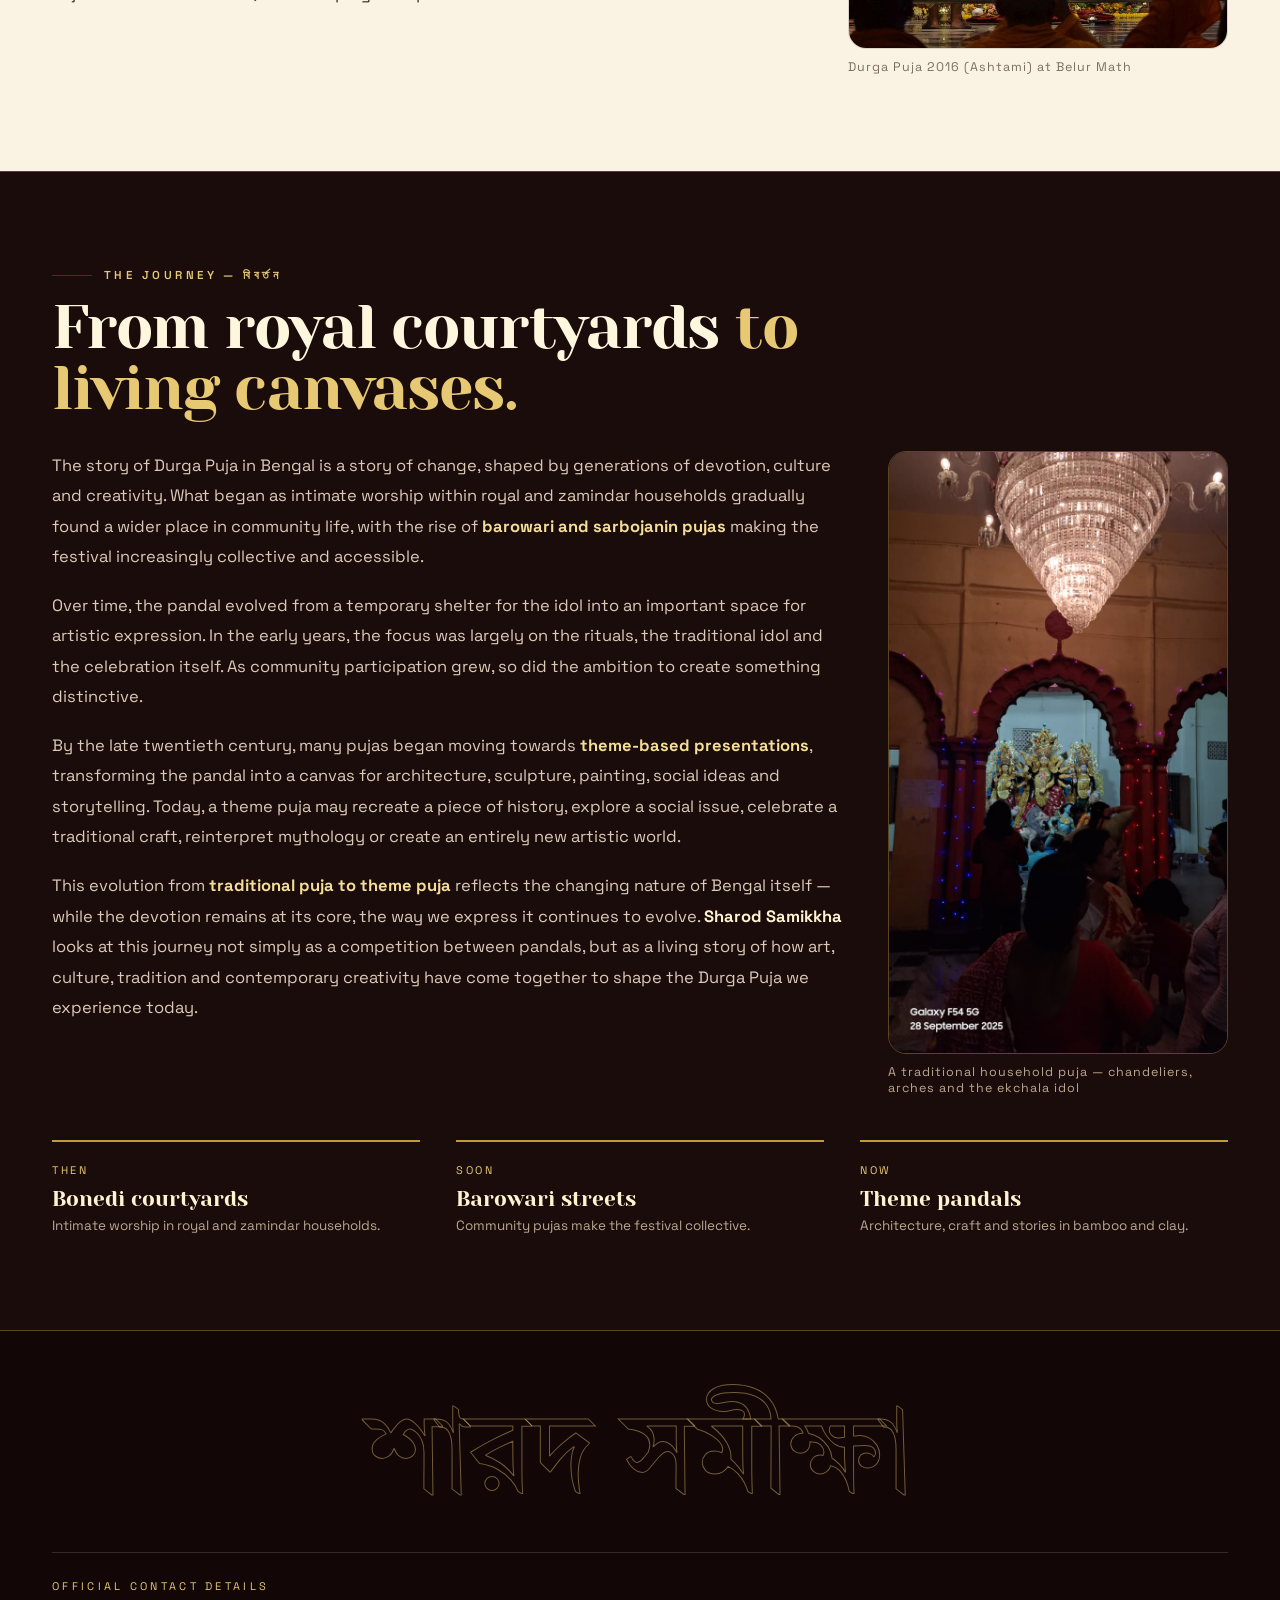
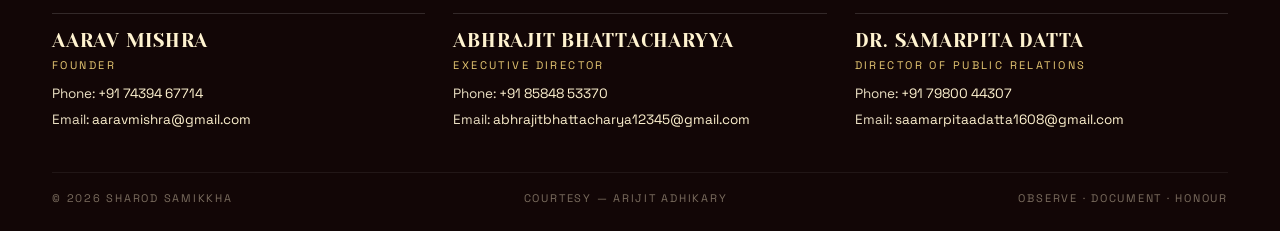
==== commit 86c22730: "Add files via upload" ====
--- a/index.html
+++ b/index.html
@@ -25,7 +25,7 @@
 /* NAV */
 .topbar{position:absolute;top:0;left:0;right:0;z-index:30;background:transparent;color:#EADFC3;font-size:11px;letter-spacing:.24em;text-transform:uppercase;text-align:center;padding:12px 16px}
 .topbar span{color:var(--gold2)}
-nav{position:absolute;top:40px;left:0;right:0;z-index:30;background:transparent;border-bottom:0}
+nav{position:absolute;top:12px;left:0;right:0;z-index:30;background:transparent;border-bottom:0}
 .nav-in{max-width:1240px;margin:0 auto;padding:16px 32px;display:flex;align-items:center;justify-content:space-between}
 .brand{display:flex;align-items:center;gap:14px}
 .brand-mark{width:44px;height:44px;border-radius:50%;background:var(--deep);color:var(--gold2);display:grid;place-items:center;font-family:'Tiro Bangla';font-size:22px;border:1px solid var(--gold)}
@@ -67,6 +67,24 @@
 .fhero{position:relative;min-height:100vh;min-height:100svh;display:flex;flex-direction:column;justify-content:flex-end;overflow:hidden;background:var(--deep);color:#FFF6DE}
 .fhero-credit{position:absolute;right:24px;bottom:18px;z-index:3;font-size:11px;letter-spacing:.2em;text-transform:uppercase;color:rgba(255,246,222,.8)}
 @media(max-width:900px){.story-grid{grid-template-columns:1fr!important}}
+/* mobile */
+.menu-btn{display:none;background:rgba(24,10,9,.55);border:1px solid rgba(255,246,222,.5);border-radius:10px;padding:10px 12px;cursor:pointer;line-height:0}
+.menu-btn span{display:block;width:22px;height:2px;background:#FFF6DE;margin:5px 0}
+.mmenu{display:none;position:fixed;top:0;left:0;right:0;z-index:90;background:#180A09;border-bottom:1px solid var(--gold);padding:86px 24px 28px}
+.mmenu.open{display:block}
+.mmenu a{display:block;color:#FFF6DE;font-family:'Yeseva One',serif;font-size:28px;padding:10px 0;border-bottom:1px solid rgba(255,255,255,.1)}
+.mmenu a small{font-family:'Space Grotesk';font-size:11px;letter-spacing:.2em;color:var(--gold2);display:block}
+@media(max-width:900px){
+section{padding:64px 0}
+.wrap{padding:0 20px}
+.nav-in{padding:14px 20px}
+.menu-btn{display:block}
+.fhero-center{padding:150px 20px 24px}
+.fhero-bottom{padding:16px 20px 22px;font-size:10.5px}
+h2.title{font-size:clamp(32px,9vw,46px)}
+.evo-steps{gap:24px}
+footer{padding:56px 0 22px}
+}
 .evolution{background:#1A0C0B;border-top:1px solid rgba(193,154,58,.4);border-bottom:1px solid rgba(193,154,58,.4)}
 .evo-grid{display:grid;grid-template-columns:1fr 1fr;gap:44px;margin-top:32px}
 @media(max-width:900px){.evo-grid{grid-template-columns:1fr}}
@@ -234,6 +252,18 @@
 .f-grid h5{font-size:11px;letter-spacing:.24em;text-transform:uppercase;color:var(--gold2);margin-bottom:14px}
 .f-grid a,.f-grid p{display:block;font-size:14px;line-height:2;opacity:.75}
 .f-bottom{display:flex;justify-content:space-between;gap:12px;flex-wrap:wrap;margin-top:36px;padding-top:18px;border-top:1px solid rgba(255,255,255,.12);font-size:11px;letter-spacing:.16em;text-transform:uppercase;opacity:.55}
+.f-contact{display:flex;gap:28px;justify-content:center;align-items:center;flex-wrap:wrap;margin-top:32px;padding-top:28px;border-top:1px solid rgba(255,255,255,.12);font-size:16px}
+.f-contact a{color:var(--gold2)}
+.f-contact span{opacity:.65}
+.officers{margin-top:34px;padding-top:26px;border-top:1px solid rgba(255,255,255,.14)}
+.off-head{font-size:11px;letter-spacing:.3em;text-transform:uppercase;color:var(--gold2);margin-bottom:20px}
+.off-grid{display:grid;grid-template-columns:repeat(3,1fr);gap:28px}
+@media(max-width:800px){.off-grid{grid-template-columns:1fr}}
+.off-grid>div{border-top:1px solid rgba(255,255,255,.14);padding-top:16px}
+.off-grid b{font-family:'Yeseva One',serif;font-weight:400;font-size:19px;letter-spacing:.04em;color:#FFF3D0;display:block;text-transform:uppercase}
+.off-grid small{font-size:11px;letter-spacing:.22em;text-transform:uppercase;color:var(--gold2);display:block;margin:6px 0 12px}
+.off-grid p{font-size:13.5px;color:#EADFC3;margin:5px 0;line-height:1.55}
+.off-grid p a{color:#FFF3D0;overflow-wrap:anywhere}
 .reveal{opacity:0;transform:translateY(26px);transition:.8s cubic-bezier(.16,1,.3,1)}
 .reveal.visible{opacity:1;transform:none}
 </style>
@@ -241,13 +271,25 @@
 <body>
 <nav><div class="nav-in">
   <a class="brand" href="index.html"><img class="brand-mark-img" src="assets/logo.png" alt="Sharod Samikkha logo"/><div class="brand-name">Sharod Samikkha<small>শারদ সমীক্ষা</small></div></a>
-  <div class="links"><a href="index.html" style="opacity:1">Home</a><a href="about.html">About us</a><a href="method.html">Method</a><a href="journal.html">Journal</a></div>
-  <a class="btn-ghost" href="nominate.html">Nominate →</a>
+  <div class="links"><a href="index.html" style="opacity:1">Home</a><a href="about.html">About us</a><a href="method.html">Method</a><a href="journal.html">Journal</a><a href="changemakers.html">Changemakers</a></div>
+  <a class="btn-ghost" href="https://docs.google.com/forms/d/e/1FAIpQLSeR3OhsWhr5Eu3kS61rPhDjpOu4kKykdUG7F8vEr4p81vvlDg/viewform?usp=dialog" target="_blank" rel="noopener">Nominate →</a>
+  <button class="menu-btn" aria-label="Menu" onclick="document.getElementById('mmenu').classList.toggle('open')"><span></span><span></span><span></span></button>
 </div></nav>
+<div class="mmenu" id="mmenu">
+<a href="index.html">Home<small>Front page</small></a>
+<a href="about.html">About us<small>Who we are</small></a>
+<a href="method.html">Method<small>How we score</small></a>
+<a href="journal.html">Journal<small>Coming soon</small></a>
+<a href="changemakers.html">Changemakers<small>The makers</small></a>
+<a href="https://docs.google.com/forms/d/e/1FAIpQLSeR3OhsWhr5Eu3kS61rPhDjpOu4kKykdUG7F8vEr4p81vvlDg/viewform?usp=dialog" target="_blank" rel="noopener">Nominate<small>Join in</small></a>
+</div>
 
 <header class="fhero" id="top">
   <div class="fhero-media">
-    <video autoplay muted loop playsinline preload="auto" src="assets/Add%20a%20subheading.mp4"></video>
+    <video autoplay muted loop playsinline preload="metadata" poster="assets/hero-poster.jpg">
+      <source src="assets/hero-mobile.mp4" type="video/mp4" media="(max-width: 768px)">
+      <source src="assets/hero.mp4" type="video/mp4">
+    </video>
     <div class="fhero-grade"></div>
   </div>
   <div class="fhero-center">
@@ -304,7 +346,14 @@
 
 <footer><div class="wrap">
     <div class="f-big">শারদ সমীক্ষা</div>
-  <div class="f-grid"><div><h5>Sharod Samikkha</h5><p>Observing, documenting and celebrating Durga Puja as living art, heritage and community.</p></div><div><h5>Explore</h5><a href="index.html">Home</a><a href="about.html">About us</a><a href="method.html">Method</a><a href="journal.html">Journal</a></div><div><h5>Honours</h5><a href="method.html">Best Theme</a><a href="method.html">Best Idol</a><a href="method.html">Best Lighting</a><a href="method.html">Sustainability</a></div><div><h5>Contact</h5><a href="nominate.html">Nominate</a><a href="nominate.html">Vote</a><p>sharodshamikkha@gmail.com</p><p>Kolkata · Bengal</p></div></div>
+  <div class="officers">
+<div class="off-head">Official Contact Details</div>
+<div class="off-grid">
+<div><b>Aarav Mishra</b><small>Founder</small><p>Phone: <a href="tel:+917439467714">+91 74394 67714</a></p><p>Email: <a href="mailto:aaravmishra@gmail.com">aaravmishra@gmail.com</a></p></div>
+<div><b>Abhrajit Bhattacharyya</b><small>Executive Director</small><p>Phone: <a href="tel:+918584853370">+91 85848 53370</a></p><p>Email: <a href="mailto:abhrajitbhattacharya12345@gmail.com">abhrajitbhattacharya12345@gmail.com</a></p></div>
+<div><b>Dr. Samarpita Datta</b><small>Director of Public Relations</small><p>Phone: <a href="tel:+917980044307">+91 79800 44307</a></p><p>Email: <a href="mailto:saamarpitaadatta1608@gmail.com">saamarpitaadatta1608@gmail.com</a></p></div>
+</div>
+</div>
   <div class="f-bottom"><span>© 2026 Sharod Samikkha</span><span>Courtesy — Arijit Adhikary</span><span>Observe · Document · Honour</span></div>
 </div></footer>
 
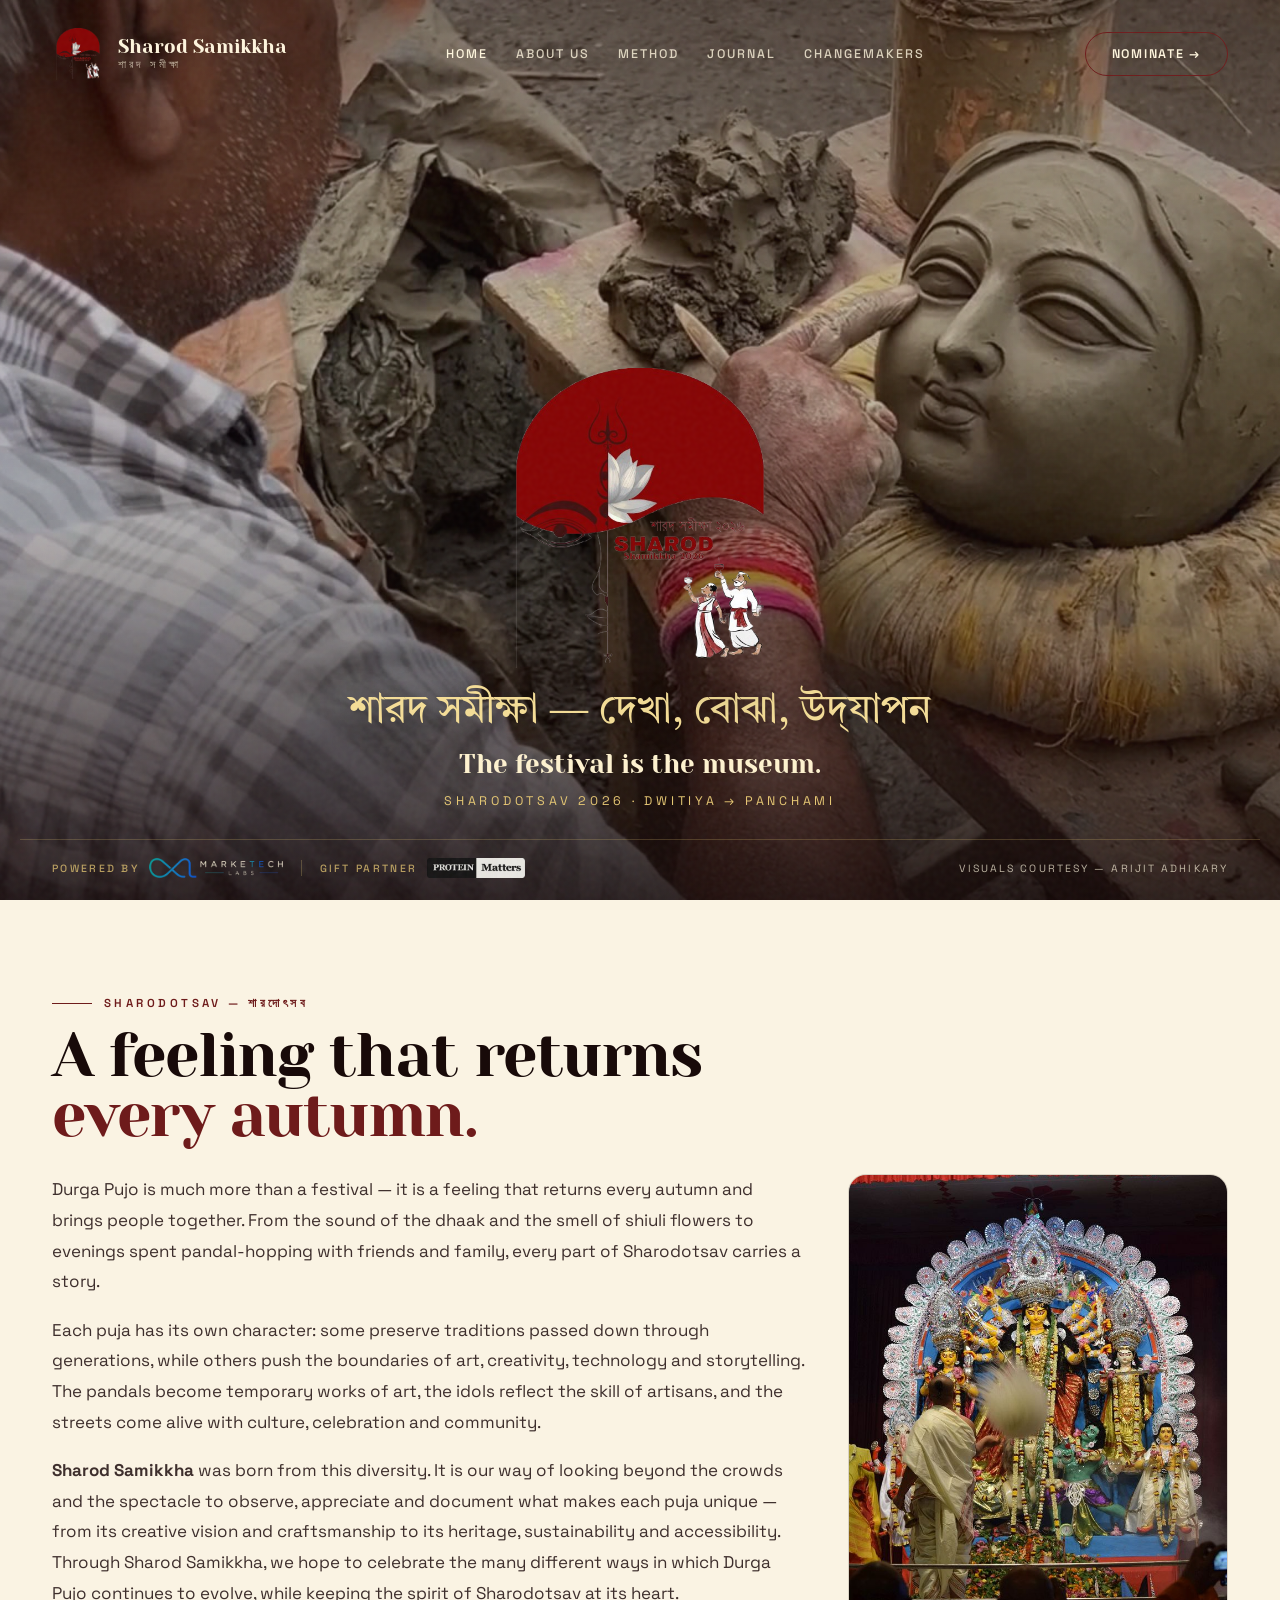
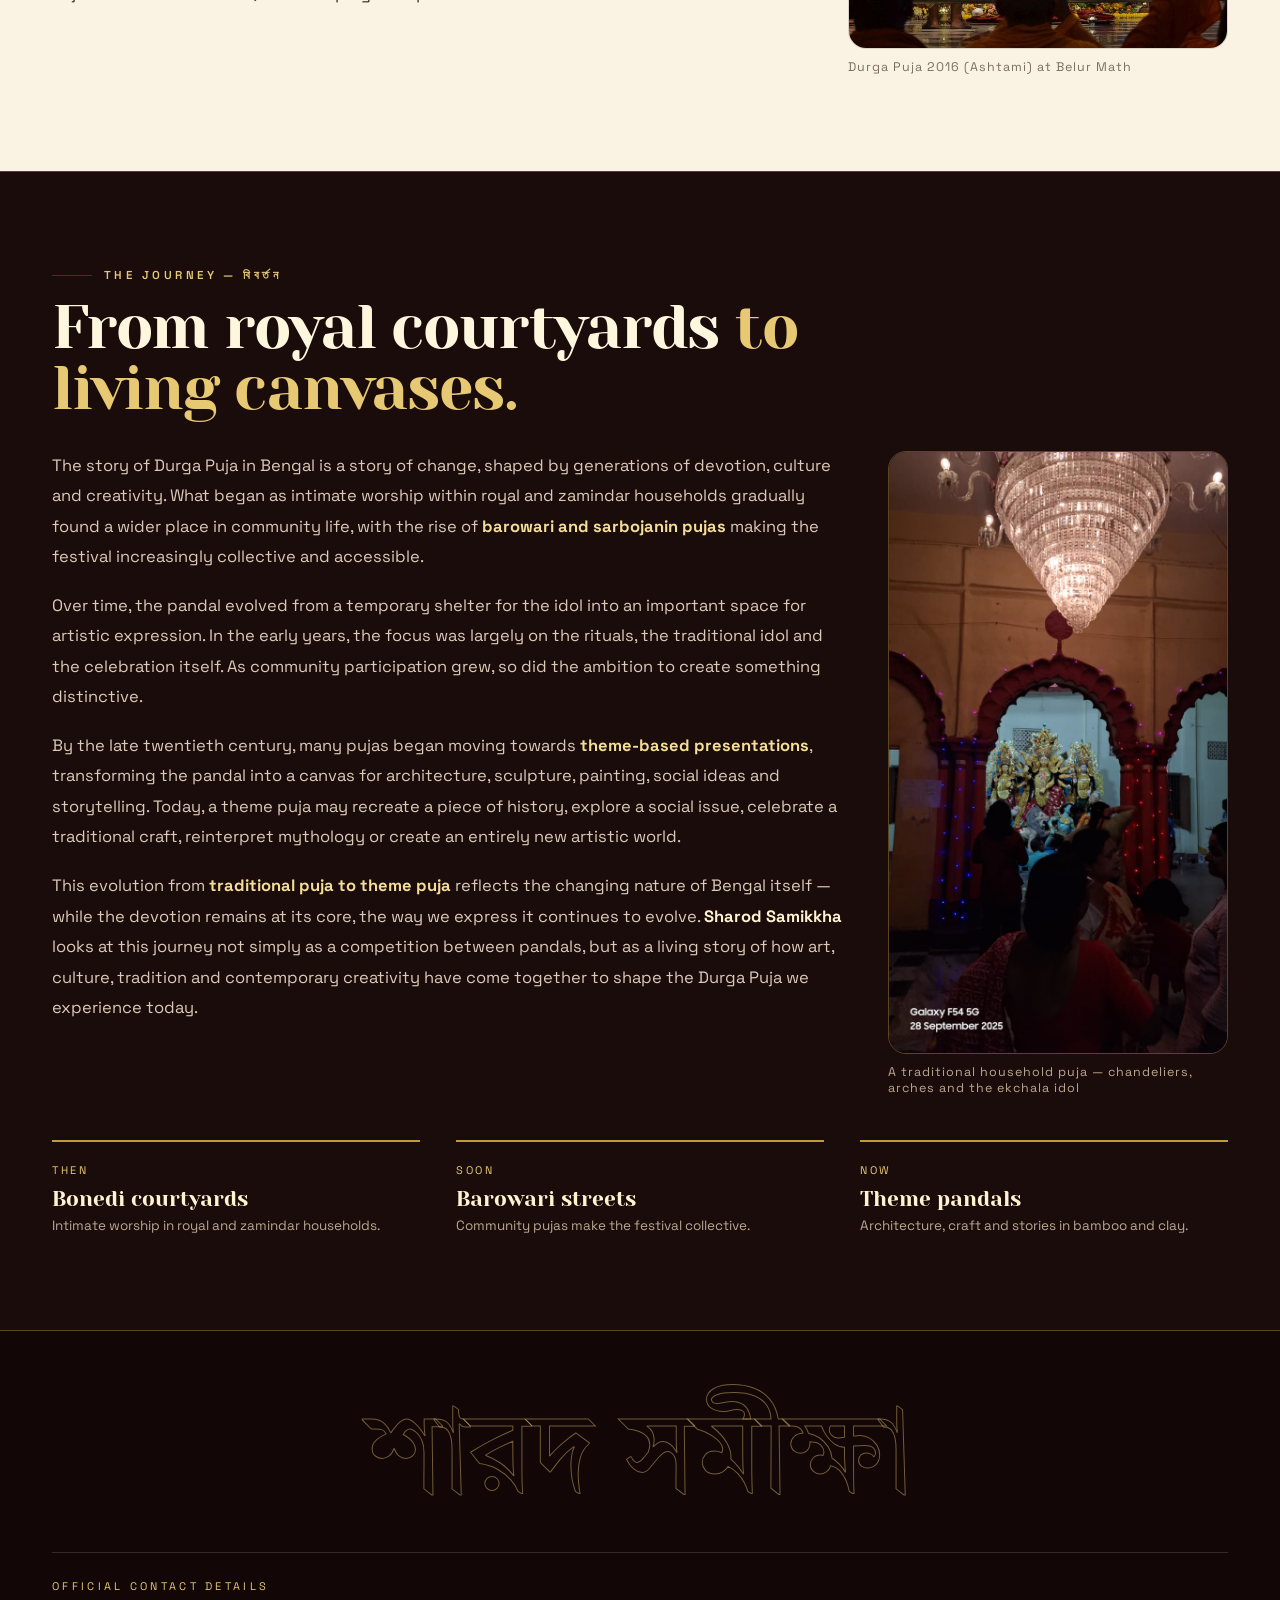
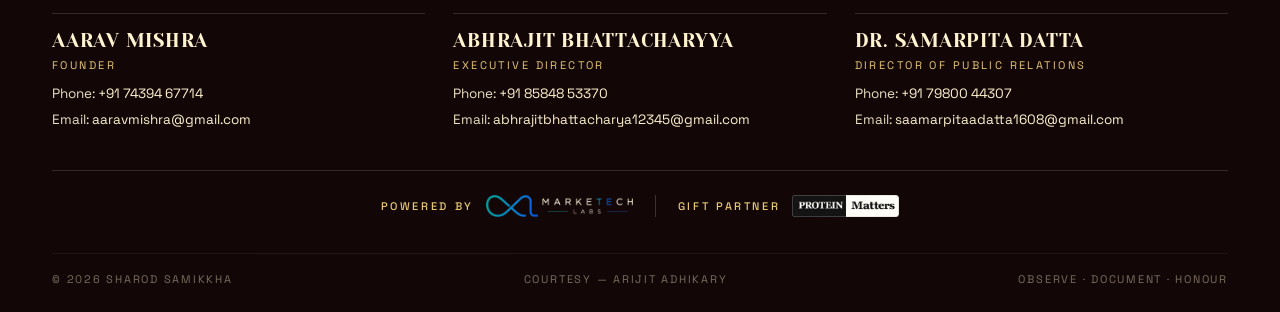
==== commit 4572f2ec: "Add files via upload" ====
--- a/index.html
+++ b/index.html
@@ -104,12 +104,19 @@
 .fhero-bn{font-family:'Tiro Bangla',serif;font-size:clamp(24px,3.4vw,40px);color:#F5DE97;margin-top:18px;text-shadow:0 2px 24px rgba(0,0,0,.6)}
 .fhero-tag{font-family:'Yeseva One',serif;font-size:clamp(18px,2.4vw,26px);color:#FFF3D0;margin-top:10px}
 .fhero-dates{margin-top:14px;font-size:12.5px;letter-spacing:.3em;text-transform:uppercase;color:#E7C873}
+.fhero-bottom{position:relative;z-index:2;display:flex;justify-content:space-between;align-items:center;gap:20px;flex-wrap:wrap;max-width:1240px;margin:0 auto;width:100%;padding:18px 32px 22px;border-top:1px solid rgba(231,200,115,.22);font-size:11px;letter-spacing:.2em;text-transform:uppercase;color:rgba(255,246,222,.8)}
+.fhero-bottom-partners{display:inline-flex;align-items:center;gap:18px;flex-wrap:wrap}
+.fhero-partner{display:inline-flex;align-items:center;gap:10px}
+.fhero-partner-label{font-size:10.5px;letter-spacing:.22em;text-transform:uppercase;color:rgba(231,200,115,.75);font-weight:500}
+.fhero-partner img{height:20px;width:auto;display:block;object-fit:contain;opacity:.9}
+.fhero-partner-divider{width:1px;height:16px;background:rgba(231,200,115,.25)}
+.fhero-bottom-credit{font-size:10.5px;letter-spacing:.2em;text-transform:uppercase;color:rgba(255,246,222,.7)}
+@media(max-width:768px){.fhero-bottom{justify-content:center;text-align:center;gap:12px;padding:16px 20px 20px}.fhero-bottom-partners{justify-content:center}}
 .fhero-cta{display:flex;gap:14px;justify-content:center;margin-top:28px;flex-wrap:wrap}
 .btn-gold{background:var(--gold2);color:var(--deep);padding:14px 30px;border-radius:100px;font-size:12.5px;letter-spacing:.14em;text-transform:uppercase;font-weight:600;transition:.35s;border:1px solid var(--gold2)}
 .btn-gold:hover{transform:translateY(-2px);box-shadow:0 16px 32px -12px rgba(0,0,0,.6)}
 .btn-ghostl{border:1px solid rgba(255,246,222,.7);color:#FFF6DE;padding:14px 30px;border-radius:100px;font-size:12.5px;letter-spacing:.14em;text-transform:uppercase;transition:.35s}
 .btn-ghostl:hover{background:rgba(255,246,222,.14)}
-.fhero-bottom{position:relative;z-index:2;display:flex;justify-content:space-between;align-items:center;gap:16px;flex-wrap:wrap;max-width:1240px;margin:0 auto;width:100%;padding:20px 32px 28px;border-top:1px solid rgba(231,200,115,.35);font-size:12px;letter-spacing:.22em;text-transform:uppercase;color:#EADFC3}
 
 /* premium visual - architectural arch, no cartoon */
 .arch-wrap{position:relative;padding-bottom:20px}
@@ -266,6 +273,12 @@
 .off-grid p a{color:#FFF3D0;overflow-wrap:anywhere}
 .reveal{opacity:0;transform:translateY(26px);transition:.8s cubic-bezier(.16,1,.3,1)}
 .reveal.visible{opacity:1;transform:none}
+.f-partners{display:flex;align-items:center;justify-content:center;gap:22px;margin-top:34px;padding-top:24px;border-top:1px solid rgba(255,255,255,.14);flex-wrap:wrap}
+.f-partner-item{display:inline-flex;align-items:center;gap:12px}
+.f-partner-item span{font-size:11px;letter-spacing:.24em;text-transform:uppercase;color:var(--gold2);font-weight:500}
+.f-partner-item img{height:22px;width:auto;display:block;object-fit:contain}
+.f-partner-divider{width:1px;height:22px;background:rgba(255,255,255,.18)}
+@media(max-width:600px){.f-partner-divider{display:none}}
 </style>
 </head>
 <body>
@@ -297,9 +310,21 @@
     <div class="fhero-bn">শারদ সমীক্ষা — দেখা, বোঝা, উদ্‌যাপন</div>
     <div class="fhero-tag">The festival is the museum.</div>
     <div class="fhero-dates">Sharodotsav 2026 · Dwitiya → Panchami</div>
-
   </div>
-  <div class="fhero-credit">Visuals courtesy — Arijit Adhikary</div>
+  <div class="fhero-bottom">
+    <div class="fhero-bottom-partners">
+      <div class="fhero-partner">
+        <span class="fhero-partner-label">Powered by</span>
+        <img src="assets/marketech-horizontal-light.png" alt="Marketech Labs"/>
+      </div>
+      <div class="fhero-partner-divider"></div>
+      <div class="fhero-partner">
+        <span class="fhero-partner-label">Gift Partner</span>
+        <img src="assets/protein-matters-clean.png" alt="Protein Matters"/>
+      </div>
+    </div>
+    <div class="fhero-bottom-credit">Visuals courtesy — Arijit Adhikary</div>
+  </div>
 </header>
 
 
@@ -354,6 +379,17 @@
 <div><b>Dr. Samarpita Datta</b><small>Director of Public Relations</small><p>Phone: <a href="tel:+917980044307">+91 79800 44307</a></p><p>Email: <a href="mailto:saamarpitaadatta1608@gmail.com">saamarpitaadatta1608@gmail.com</a></p></div>
 </div>
 </div>
+  <div class="f-partners">
+    <div class="f-partner-item">
+      <span>Powered by</span>
+      <img src="assets/marketech-horizontal-light.png" alt="Marketech Labs"/>
+    </div>
+    <div class="f-partner-divider"></div>
+    <div class="f-partner-item">
+      <span>Gift Partner</span>
+      <img src="assets/protein-matters-bordered.png" alt="Protein Matters"/>
+    </div>
+  </div>
   <div class="f-bottom"><span>© 2026 Sharod Samikkha</span><span>Courtesy — Arijit Adhikary</span><span>Observe · Document · Honour</span></div>
 </div></footer>
 
